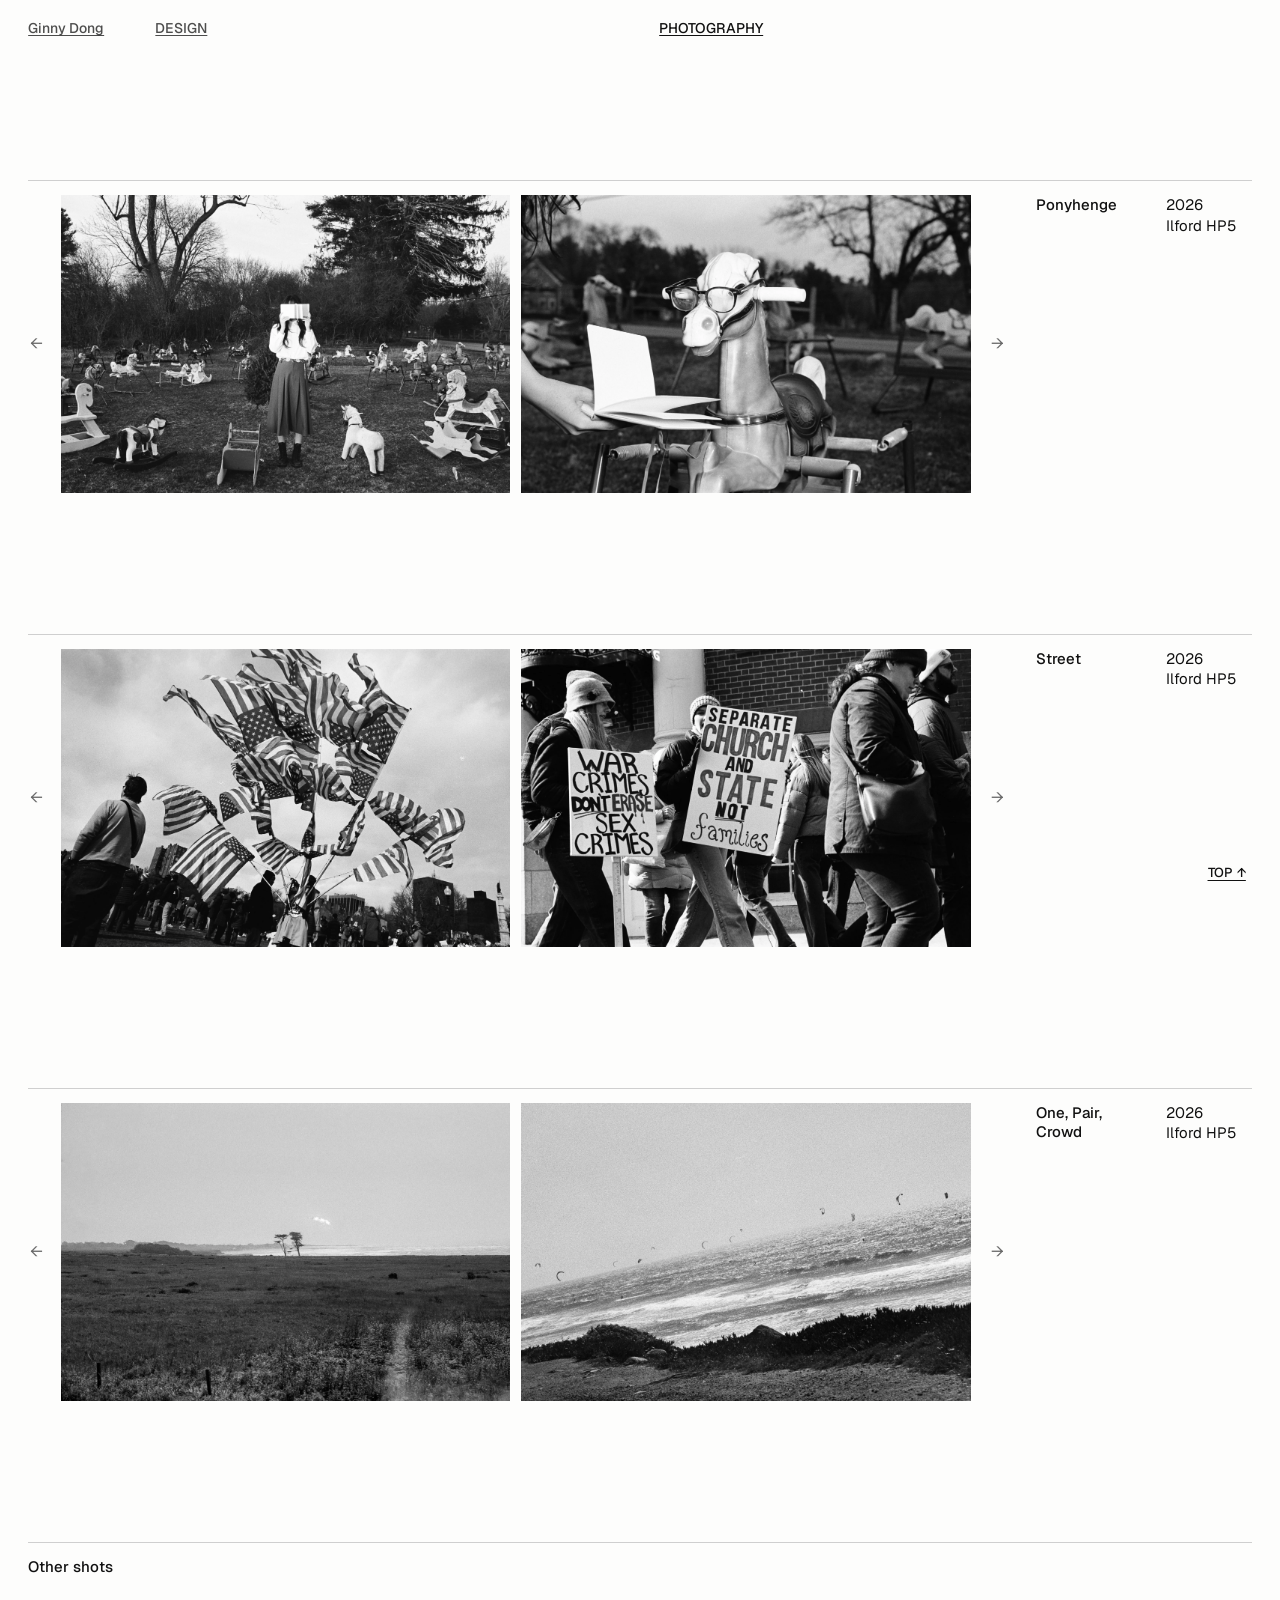
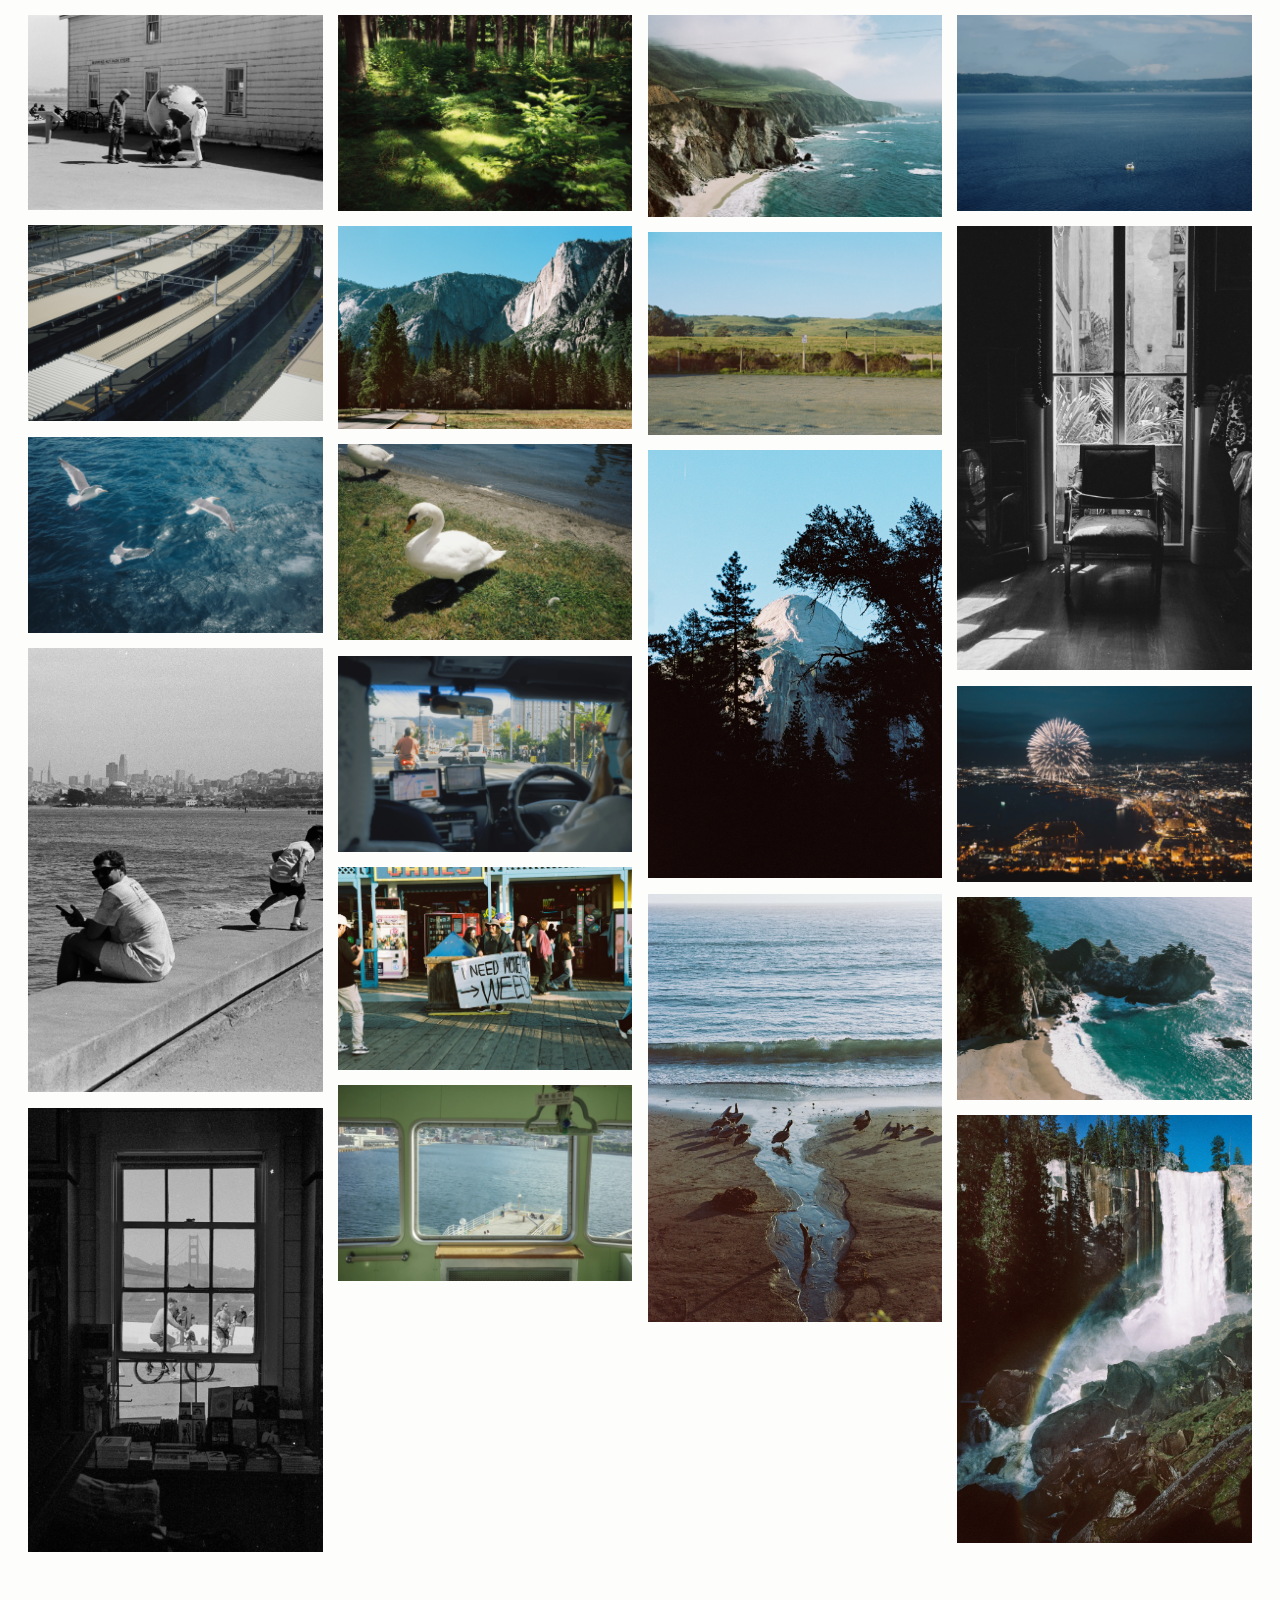
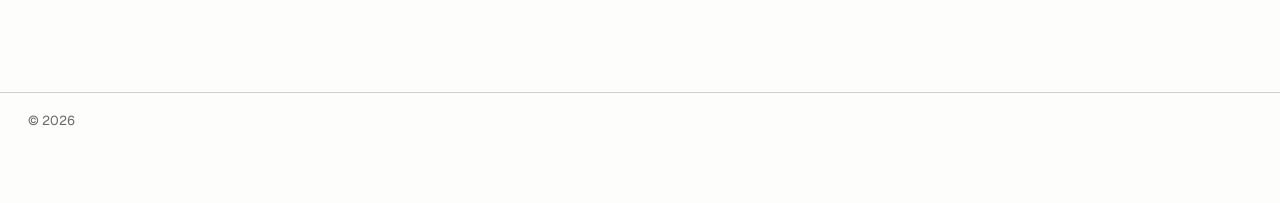
==== photography/index.html @ b17b60f9 "Add photography page Co-Authored-By: Claude Opus 5.5 <noreply@anthropic.com>" ====
<!doctype html>
<html lang="en">
<head>
<meta charset="utf-8">
<title>Ginny Dong Photography</title>
<meta name="viewport" content="width=device-width, initial-scale=1, viewport-fit=cover">
<link rel="preconnect" href="https://fonts.googleapis.com">
<link rel="preconnect" href="https://fonts.gstatic.com" crossorigin>
<link rel="stylesheet" href="https://fonts.googleapis.com/css2?family=Geist:wght@400;500&display=swap">
<style>
/* Layout: one project per row. Hairline on top, a two-photo slideshow flanked by small arrows at left, then a title column and a details column. Other shots sit in a masonry block at the bottom. */
:root {
  --bg: #FDFDFC;
  --fg: #111111;
  --nav: rgba(17, 17, 17, 0.75);
  --muted: #6A6A6A;
  --rule: #CFCFCF;
  --lb-bg: #0D0D0D;
  --lb-fg: #ECECEC;
  --lb-muted: #A3A3A3;
  --lb-line: #3A3A3A;
  --sans: "Geist", -apple-system, "Helvetica Neue", Arial, "PingFang SC", sans-serif;
  --gutter: clamp(16px, 2.2vw, 32px);
}
@media (prefers-color-scheme: dark) {
  :root:not([data-theme="light"]) {
    --bg: #101010; --fg: #ECECEC; --nav: rgba(236, 236, 236, 0.8); --muted: #9A9A9A; --rule: #2E2E2E;
    color-scheme: dark;
  }
}
:root[data-theme="dark"] {
  --bg: #101010; --fg: #ECECEC; --nav: rgba(236, 236, 236, 0.8); --muted: #9A9A9A; --rule: #2E2E2E;
  color-scheme: dark;
}

html { scroll-behavior: smooth; }
html.lock { overflow: hidden; }
body {
  background: var(--bg);
  color: var(--fg);
  font-family: var(--sans);
  font-size: 15px;
  line-height: 1.5;
  -webkit-font-smoothing: antialiased;
}
img { max-width: 100%; }
a { color: inherit; text-underline-offset: 3px; text-decoration-thickness: 1px; }
:focus-visible { outline: 2px solid var(--fg); outline-offset: 3px; }

.wrap {
  padding-left: max(16px, var(--gutter), env(safe-area-inset-left, 0px));
  padding-right: max(16px, var(--gutter), env(safe-area-inset-right, 0px));
}

/* Top tabs: name and Design on the left half, Photography on the right half */
.top {
  display: grid;
  grid-template-columns: minmax(0, 1fr) minmax(0, 1fr);
  gap: 8px clamp(16px, 3vw, 48px);
  padding-block: 20px 0;
  font-size: 14px;
  font-weight: 500;
  line-height: 1.2;
  text-transform: uppercase;
  color: var(--nav);
}
.top nav { display: flex; flex-wrap: wrap; gap: 4px clamp(20px, 4vw, 56px); }
.top a { text-decoration: underline; text-underline-offset: 2px; min-height: 32px; display: inline-flex; align-items: flex-start; }
.top a:hover { color: var(--fg); }
.top .name { text-transform: none; }
.top a[aria-current="page"] { color: var(--fg); }

main { padding-top: clamp(72px, 10vw, 140px); }

/* One row per project */
.row {
  display: grid;
  grid-template-columns: minmax(0, 1fr) minmax(96px, 9%) minmax(84px, 7%);
  gap: 16px clamp(12px, 1.6vw, 24px);
  align-items: start;
  padding-top: 14px;
  border-top: 1px solid var(--rule);
  margin-bottom: clamp(88px, 11vw, 160px);
}
.row h2, .other-head h2 {
  margin: 0;
  font-size: 15px;
  font-weight: 500;
  line-height: 1.3;
}
.details { margin: 0; font-size: 15px; line-height: 1.3; display: flex; flex-direction: column; gap: 1px; }

/* Slideshow: arrow, two photos, arrow */
.show {
  display: grid;
  grid-template-columns: 36px minmax(0, 1fr) 36px;
  align-items: center;
  gap: clamp(2px, 0.5vw, 8px);
  margin-left: -10px;
}
.arrow {
  width: 36px;
  height: 44px;
  padding: 0;
  border: 0;
  background: none;
  color: var(--muted);
  font: inherit;
  font-size: 16px;
  cursor: pointer;
  transition: color 0.2s ease, transform 0.15s ease;
}
.arrow:hover { color: var(--fg); }
.arrow:active { transform: scale(0.92); }
.stage {
  position: relative;
  aspect-ratio: 3.06;
  max-width: 100%;
  overflow: hidden;
}
.slide {
  position: absolute;
  inset: 0;
  display: flex;
  gap: 1.2%;
  opacity: 0;
  transition: opacity 0.7s ease;
}
.slide.on { opacity: 1; }
.ph {
  height: 100%;
  padding: 0;
  border: 0;
  background: transparent;
  cursor: zoom-in;
  flex: 0 0 auto;
}
.ph img {
  display: block;
  height: 100%;
  width: auto;
  max-width: none;
}

.count {
  margin: 6px 0 0;
  font-size: 13px;
  color: var(--muted);
  font-variant-numeric: tabular-nums;
}

/* Other shots: title row, then a loose full-width flow of prints in mixed sizes */
.other { margin-bottom: clamp(88px, 11vw, 160px); }
.other-head {
  padding-top: 14px;
  border-top: 1px solid var(--rule);
  margin-bottom: clamp(24px, 3vw, 40px);
}
/* Masonry: each photo goes into the shortest column, so order runs top to bottom */
.flow {
  display: flex;
  align-items: flex-start;
  gap: clamp(10px, 1.2vw, 18px);
}
.flow .col {
  flex: 1 1 0;
  min-width: 0;
  display: flex;
  flex-direction: column;
  gap: clamp(10px, 1.2vw, 18px);
}
.flow .ph { display: block; width: 100%; height: auto; }
.flow .ph img { width: 100%; height: auto; max-width: 100%; }
.flow .ph img { transition: opacity 0.3s ease; }
.flow .ph:hover img { opacity: 0.85; }

.corner {
  position: fixed;
  right: max(16px, var(--gutter), env(safe-area-inset-right, 0px));
  bottom: max(14px, env(safe-area-inset-bottom, 0px));
  padding: 4px 6px;
  background: var(--bg);
  font-size: 13px;
  font-weight: 500;
  text-transform: uppercase;
  letter-spacing: 0.02em;
}
.corner:hover { text-decoration: none; }

footer {
  padding-block: 18px 72px;
  border-top: 1px solid var(--rule);
  font-size: 13px;
  color: var(--muted);
}

@media (max-width: 760px) {
  .row { grid-template-columns: minmax(0, 1fr) minmax(0, 1fr); }
  .show { grid-column: 1 / -1; }
  .top { grid-template-columns: minmax(0, 1fr); }
  .show { grid-template-columns: 32px minmax(0, 1fr) 32px; gap: 2px; margin-inline: -8px; }
  .arrow { width: 32px; }
  .flow { gap: 8px; }
}
@media (prefers-reduced-motion: reduce) {
  .slide { transition: none; }
}
@media (prefers-reduced-motion: no-preference) {
  #lb[open] #lb-img { animation: lbin 0.35s cubic-bezier(0.16, 1, 0.3, 1); }
}
@keyframes lbin { from { opacity: 0; transform: scale(0.985); } to { opacity: 1; transform: none; } }

/* Viewer */
#lb {
  position: fixed;
  inset: 0;
  width: 100%;
  height: 100%;
  max-width: none;
  max-height: none;
  margin: 0;
  padding: 0;
  border: 0;
  background: var(--lb-bg);
  color: var(--lb-fg);
}
#lb[open] { display: grid; grid-template-rows: minmax(0, 1fr) auto; }
#lb::backdrop { background: var(--lb-bg); }
.lb-stage {
  min-height: 0;
  display: flex;
  align-items: center;
  justify-content: center;
  padding-top: max(16px, env(safe-area-inset-top, 0px));
  padding-left: max(16px, env(safe-area-inset-left, 0px));
  padding-right: max(16px, env(safe-area-inset-right, 0px));
}
#lb-img {
  display: block;
  width: auto;
  height: auto;
  max-width: 100%;
  max-height: calc(100dvh - 104px);
  object-fit: contain;
}
.lb-bar {
  display: flex;
  justify-content: space-between;
  align-items: center;
  gap: 16px;
  padding-top: 12px;
  padding-bottom: max(16px, env(safe-area-inset-bottom, 0px));
  padding-left: max(16px, env(safe-area-inset-left, 0px));
  padding-right: max(16px, env(safe-area-inset-right, 0px));
  font-size: 13px;
}
.lb-cap { margin: 0; color: var(--lb-fg); min-width: 0; font-variant-numeric: tabular-nums; }
.lb-ctrl { display: flex; gap: 8px; }
.lb-ctrl button {
  min-width: 44px;
  min-height: 44px;
  padding: 0 14px;
  border: 1px solid var(--lb-line);
  background: transparent;
  color: var(--lb-fg);
  font: inherit;
  font-size: 14px;
  cursor: pointer;
}
.lb-ctrl button:hover { border-color: var(--lb-fg); }
.lb-ctrl button:active { transform: translateY(1px); }
</style>
<style>body{margin:0}:root{padding-top:env(safe-area-inset-top,0px);padding-bottom:env(safe-area-inset-bottom,0px)}[hidden]{display:none!important}</style>
</head>
<body>
<div id="top">

<header class="wrap top">
  <nav aria-label="Site">
    <a class="name" href="#top">Ginny Dong</a>
    <a href="https://ginnydong.com">Design</a>
  </nav>
  <nav aria-label="Section">
    <a href="#top" aria-current="page">Photography</a>
  </nav>
</header>

<main class="wrap" id="main"></main>

<footer class="wrap">© 2026</footer>

</div>

<a class="corner" href="#top">Top ↑</a>

<dialog id="lb" aria-label="Photo viewer">
  <div class="lb-stage"><img id="lb-img" alt=""></div>
  <div class="lb-bar">
    <p class="lb-cap" id="lb-cap"></p>
    <div class="lb-ctrl">
      <button type="button" id="lb-prev" aria-label="Previous photo">←</button>
      <button type="button" id="lb-next" aria-label="Next photo">→</button>
      <button type="button" id="lb-close">Close</button>
    </div>
  </div>
</dialog>

<script>
(function () {
  /* [folder/file, width, height, alt]. Projects are listed in pairs; the slideshow shows two at a time. */
  var PROJECTS = [
    { id: 'ponyhenge', title: 'Ponyhenge', photos: [
      ['ponyhenge/05', 2400, 1592, 'A person holding a book over their face among old rocking horses'],
      ['ponyhenge/01', 2400, 1591, 'A rocking horse wearing glasses, a hand offering it an open book'],
      ['ponyhenge/02', 2400, 1591, 'Two spring horses on the grass, trees and power lines behind'],
      ['ponyhenge/03', 2400, 1591, 'A person in a long skirt resting a hand on a carousel horse'],
      ['ponyhenge/07', 2400, 1591, 'Boots, a small round mirror and the frame of a rocking horse'],
      ['ponyhenge/08', 2400, 1591, 'Rocking horses scattered across a field, houses in the distance']
    ]},
    { id: 'street', title: 'Street', photos: [
      ['street/04', 2400, 1591, 'A bundle of American flags blowing in the wind'],
      ['street/06', 2400, 1591, 'Marchers carrying a sign that reads Separate Church and State'],
      ['street/01', 2400, 1591, 'People in dinosaur costumes beside a sign that reads Respect Existence'],
      ['street/02', 2400, 1591, 'A line of protesters holding RESIST signs'],
      ['street/03', 2400, 1591, 'A protester holding a handwritten sign high above the crowd'],
      ['street/05', 2400, 1591, 'Protesters walking past an iron fence']
    ]},
    { id: 'one-pair-crowd', title: 'One, Pair, Crowd', photos: [
      ['one-pair-crowd/03', 2400, 1591, 'Two trees at the far edge of a field'],
      ['one-pair-crowd/02', 2400, 1592, 'Kites over the surf'],
      ['one-pair-crowd/01', 1592, 2400, 'A tree against a pale sky with birds in its branches'],
      ['one-pair-crowd/04', 1592, 2400, 'Waves seen from above and one person on the sand'],
      ['one-pair-crowd/05', 1591, 2400, 'A wing on the runway and a plane taking off'],
      ['one-pair-crowd/06', 2400, 1591, 'A treeline reflected on a frozen lake']
    ]}
  ];
  var OTHER = { id: 'other-shots', title: 'Other shots', photos: [
    ['cali-people/01', 1592, 2400, 'A bookshop window looking out at cyclists and a bridge'],
    ['random-cali-landscape/04', 2400, 1651, 'Granite cliffs, a waterfall and pines in a valley'],
    ['cali-people/03', 2400, 1591, 'Three people talking beside a globe sculpture outside a wooden building'],
    ['random-cali-landscape/02', 1651, 2400, 'A waterfall with a rainbow in the spray'],
    ['random-cali-landscape/06', 2400, 1650, 'A waterfall falling onto a beach in a cove'],
    ['cali-people/02', 1591, 2400, 'A man on a sea wall looking at his phone while a child runs past'],
    ['random-cali-landscape/05', 2400, 1651, 'Sea cliffs and a beach in fog'],
    ['random-cali-landscape/01', 1651, 2400, 'A granite peak behind trees'],
    ['random-cali-landscape/10', 2400, 1650, 'A person on a boardwalk holding a handwritten sign'],
    ['cali-people/04', 1591, 2400, 'A chair in the light from a tall window'],
    ['random-cali-landscape/08', 2400, 1651, 'Green fields and hills beyond a parking lot'],
    ['random-cali-landscape/09', 1651, 2400, 'A stream running across the beach, birds on the sand'],
    ['other/01', 2400, 1600, 'Curving train platforms seen from above'],
    ['other/02', 2400, 1600, 'A harbour seen through the front windows of a ferry'],
    ['other/03', 2400, 1600, 'The view from the back seat of a taxi at a city intersection'],
    ['other/04', 2400, 1600, 'Fireworks over a city at night, seen from a hilltop'],
    ['other/05', 2400, 1600, 'A lake with a mountain behind it and one small boat'],
    ['other/06', 2400, 1600, 'A swan on the grass at the edge of a lake'],
    ['other/07', 2400, 1600, 'Sunlight on young trees in a pine forest'],
    ['other/08', 2400, 1600, 'Gulls flying over dark blue water']
  ]};

  var INTERVAL = 4500;
  var reduce = window.matchMedia && window.matchMedia('(prefers-reduced-motion: reduce)').matches;
  var main = document.getElementById('main');

  function el(tag, cls, attrs) {
    var e = document.createElement(tag);
    if (cls) e.className = cls;
    if (attrs) for (var k in attrs) e.setAttribute(k, attrs[k]);
    return e;
  }
  function photoButton(p, project, idx, lazy) {
    var b = el('button', 'ph', { type: 'button', 'aria-label': 'Open photo: ' + p[3] });
    var img = el('img', '', { src: 'includes/' + p[0] + '.webp', alt: p[3], width: p[1], height: p[2] });
    img.style.aspectRatio = p[1] + ' / ' + p[2];
    if (lazy) img.loading = 'lazy';
    b.appendChild(img);
    b.addEventListener('click', function () { openViewer(project, idx, b); });
    return b;
  }

  var shows = [];

  PROJECTS.forEach(function (project, n) {
    var row = el('article', 'row', { id: project.id });
    var show = el('div', 'show', { role: 'region', 'aria-roledescription': 'slideshow', 'aria-label': project.title });
    var prev = el('button', 'arrow', { type: 'button', 'aria-label': 'Previous photos' });
    prev.textContent = '←';
    var next = el('button', 'arrow', { type: 'button', 'aria-label': 'Next photos' });
    next.textContent = '→';
    var stage = el('div', 'stage');
    var slides = [];
    for (var i = 0; i < project.photos.length; i += 2) {
      var s = el('div', 'slide');
      s.appendChild(photoButton(project.photos[i], project, i, n > 0 || i > 0));
      if (project.photos[i + 1]) s.appendChild(photoButton(project.photos[i + 1], project, i + 1, n > 0 || i > 0));
      stage.appendChild(s);
      slides.push(s);
    }
    show.appendChild(prev);
    show.appendChild(stage);
    show.appendChild(next);

    var h = el('h2');
    h.textContent = project.title;
    var details = el('p', 'details');
    ['2026', 'Ilford HP5'].forEach(function (t) {
      var s = el('span');
      s.textContent = t;
      details.appendChild(s);
    });

    row.appendChild(show);
    row.appendChild(h);
    row.appendChild(details);
    main.appendChild(row);

    var st = { cur: 0, slides: slides, timer: null, hover: false, visible: false };
    function go(k) {
      st.cur = (k + slides.length) % slides.length;
      slides.forEach(function (sl, j) {
        var on = j === st.cur;
        sl.classList.toggle('on', on);
        if (on) sl.removeAttribute('inert'); else sl.setAttribute('inert', '');
      });
    }
    st.go = go;
    st.restart = function () {
      clearInterval(st.timer);
      st.timer = null;
      if (reduce || st.hover || !st.visible || viewerOpen) return;
      st.timer = setInterval(function () { go(st.cur + 1); }, INTERVAL);
    };
    prev.addEventListener('click', function () { go(st.cur - 1); st.restart(); });
    next.addEventListener('click', function () { go(st.cur + 1); st.restart(); });
    show.addEventListener('mouseenter', function () { st.hover = true; st.restart(); });
    show.addEventListener('mouseleave', function () { st.hover = false; st.restart(); });
    show.addEventListener('focusin', function () { st.hover = true; st.restart(); });
    show.addEventListener('focusout', function () { st.hover = false; st.restart(); });
    stage.addEventListener('touchstart', function (e) { st.x0 = e.touches[0].clientX; }, { passive: true });
    stage.addEventListener('touchend', function (e) {
      if (st.x0 == null) return;
      var dx = e.changedTouches[0].clientX - st.x0;
      if (Math.abs(dx) > 40) { go(st.cur + (dx < 0 ? 1 : -1)); st.restart(); }
      st.x0 = null;
    });
    st.row = row;
    go(0);
    shows.push(st);
  });

  /* Other shots */
  var other = el('section', 'other', { id: OTHER.id });
  var ohead = el('div', 'other-head');
  var oh = el('h2');
  oh.textContent = OTHER.title;
  ohead.appendChild(oh);
  var flow = el('div', 'flow');
  /* New order on every visit */
  for (var r = OTHER.photos.length - 1; r > 0; r--) {
    var j = Math.floor(Math.random() * (r + 1));
    var tmp = OTHER.photos[r]; OTHER.photos[r] = OTHER.photos[j]; OTHER.photos[j] = tmp;
  }
  var tiles = OTHER.photos.map(function (p, i) { return { btn: photoButton(p, OTHER, i, true), h: p[2] / p[1] }; });
  var lastCols = 0;
  function layoutFlow() {
    var w = window.innerWidth;
    var n = w > 1100 ? 4 : w > 640 ? 3 : 2;
    if (n === lastCols) return;
    lastCols = n;
    flow.textContent = '';
    var cols = [], heights = [];
    for (var c = 0; c < n; c++) { cols.push(flow.appendChild(el('div', 'col'))); heights.push(0); }
    tiles.forEach(function (t) {
      var k = heights.indexOf(Math.min.apply(null, heights));
      cols[k].appendChild(t.btn);
      heights[k] += t.h;
    });
  }
  layoutFlow();
  window.addEventListener('resize', layoutFlow);
  other.appendChild(ohead);
  other.appendChild(flow);
  main.appendChild(other);

  /* Only run a slideshow while it is on screen */
  if ('IntersectionObserver' in window) {
    var io = new IntersectionObserver(function (entries) {
      entries.forEach(function (en) {
        shows.forEach(function (st) {
          if (st.row === en.target) { st.visible = en.isIntersecting; st.restart(); }
        });
      });
    }, { threshold: 0.4 });
    shows.forEach(function (st) { io.observe(st.row); });
  } else {
    shows.forEach(function (st) { st.visible = true; st.restart(); });
  }
  document.addEventListener('visibilitychange', function () {
    shows.forEach(function (st) {
      if (document.hidden) { clearInterval(st.timer); st.timer = null; } else st.restart();
    });
  });

  /* Viewer */
  var lb = document.getElementById('lb');
  var big = document.getElementById('lb-img');
  var cap = document.getElementById('lb-cap');
  var cur = null, ci = 0, opener = null, viewerOpen = false;

  function show() {
    var p = cur.photos[ci];
    big.src = 'includes/' + p[0] + '.webp';
    big.alt = p[3];
    cap.textContent = cur.title;
    new Image().src = 'includes/' + cur.photos[(ci + 1) % cur.photos.length][0] + '.webp';
  }
  function openViewer(project, idx, from) {
    cur = project; ci = idx; opener = from; viewerOpen = true;
    shows.forEach(function (st) { st.restart(); });
    show();
    if (typeof lb.showModal === 'function') lb.showModal(); else lb.setAttribute('open', '');
    document.documentElement.classList.add('lock');
  }
  function step(d) { var n = cur.photos.length; ci = (ci + d + n) % n; show(); }
  function close() { if (lb.open) { if (lb.close) lb.close(); else lb.removeAttribute('open'); } }

  document.getElementById('lb-prev').addEventListener('click', function () { step(-1); });
  document.getElementById('lb-next').addEventListener('click', function () { step(1); });
  document.getElementById('lb-close').addEventListener('click', close);
  lb.addEventListener('close', function () {
    viewerOpen = false;
    document.documentElement.classList.remove('lock');
    if (opener) opener.focus({ preventScroll: true });
    shows.forEach(function (st) { st.restart(); });
  });
  lb.addEventListener('keydown', function (e) {
    if (e.key === 'ArrowLeft') { e.preventDefault(); step(-1); }
    if (e.key === 'ArrowRight') { e.preventDefault(); step(1); }
  });
  lb.addEventListener('click', function (e) {
    if (e.target === lb || e.target.classList.contains('lb-stage')) close();
  });
  var x0 = null;
  lb.addEventListener('touchstart', function (e) { x0 = e.touches[0].clientX; }, { passive: true });
  lb.addEventListener('touchend', function (e) {
    if (x0 === null) return;
    var dx = e.changedTouches[0].clientX - x0;
    if (Math.abs(dx) > 50) step(dx < 0 ? 1 : -1);
    x0 = null;
  });
})();
</script>
</body>
</html>
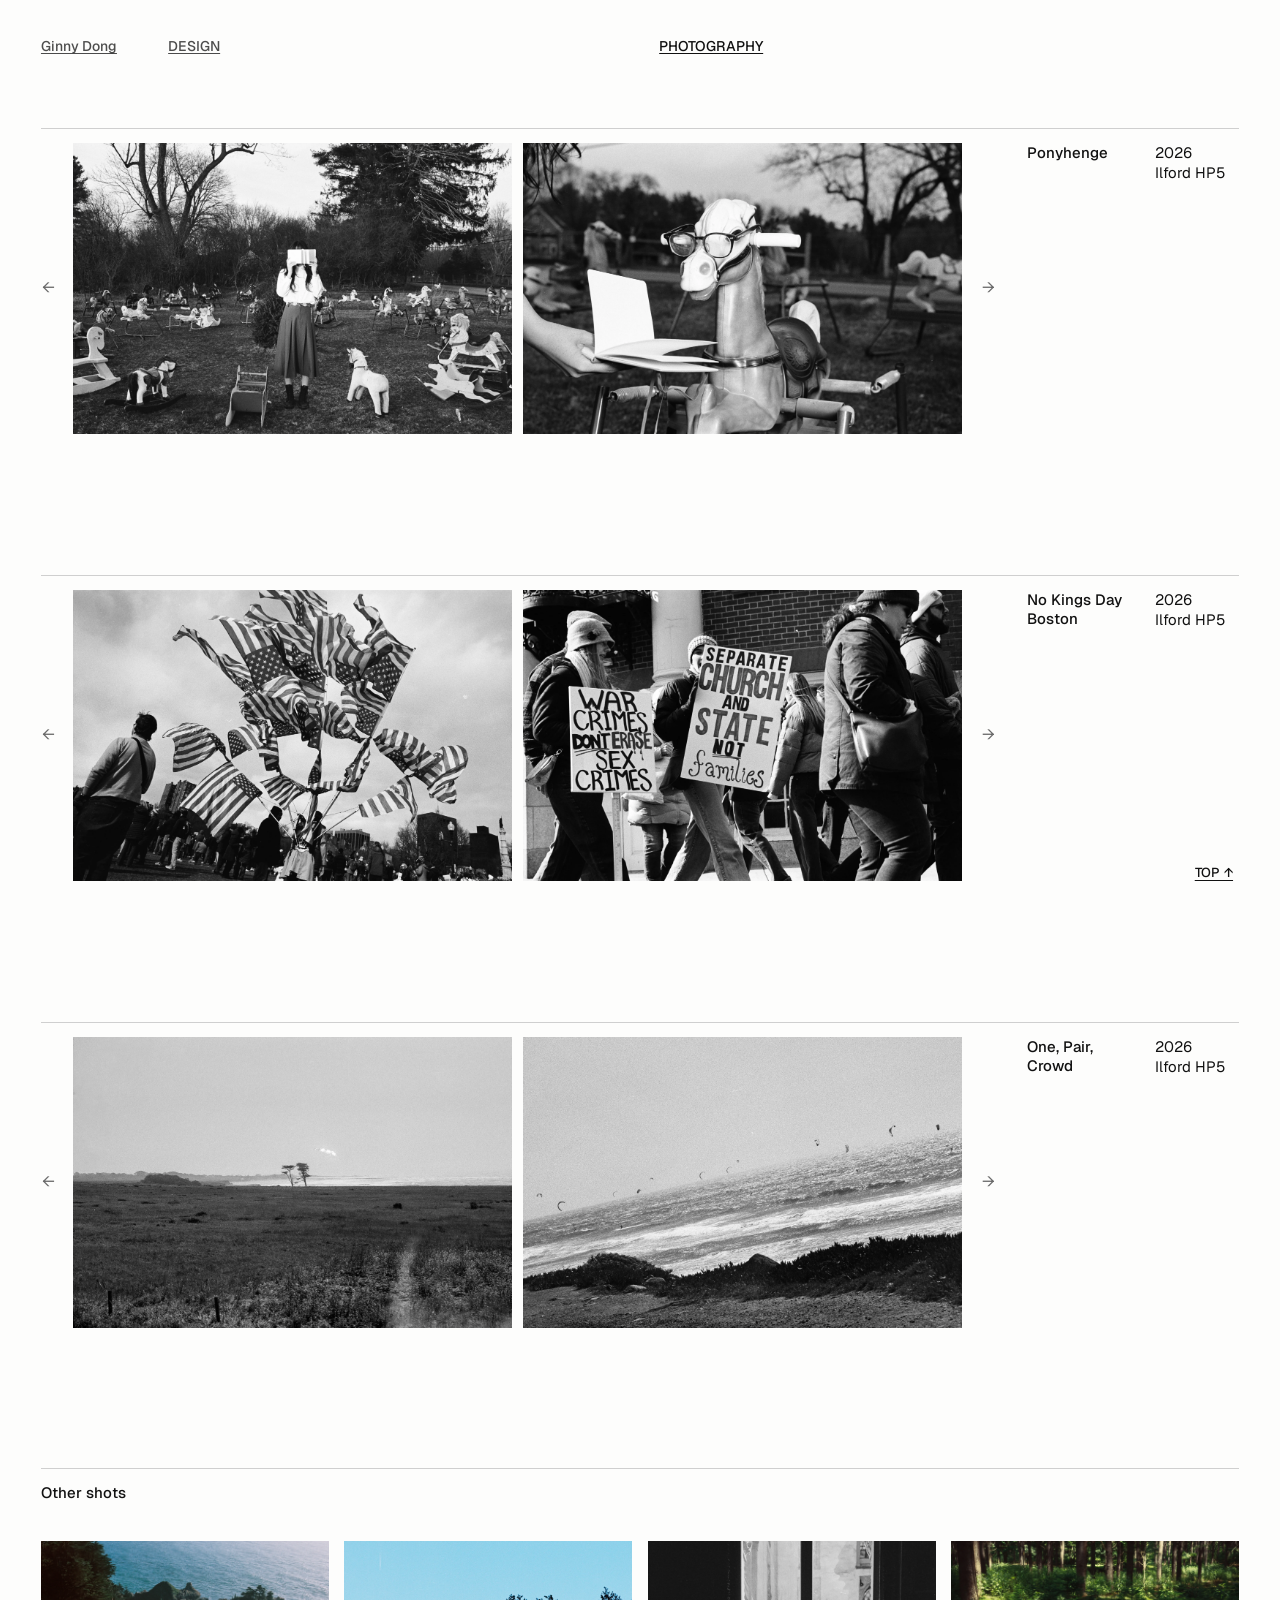
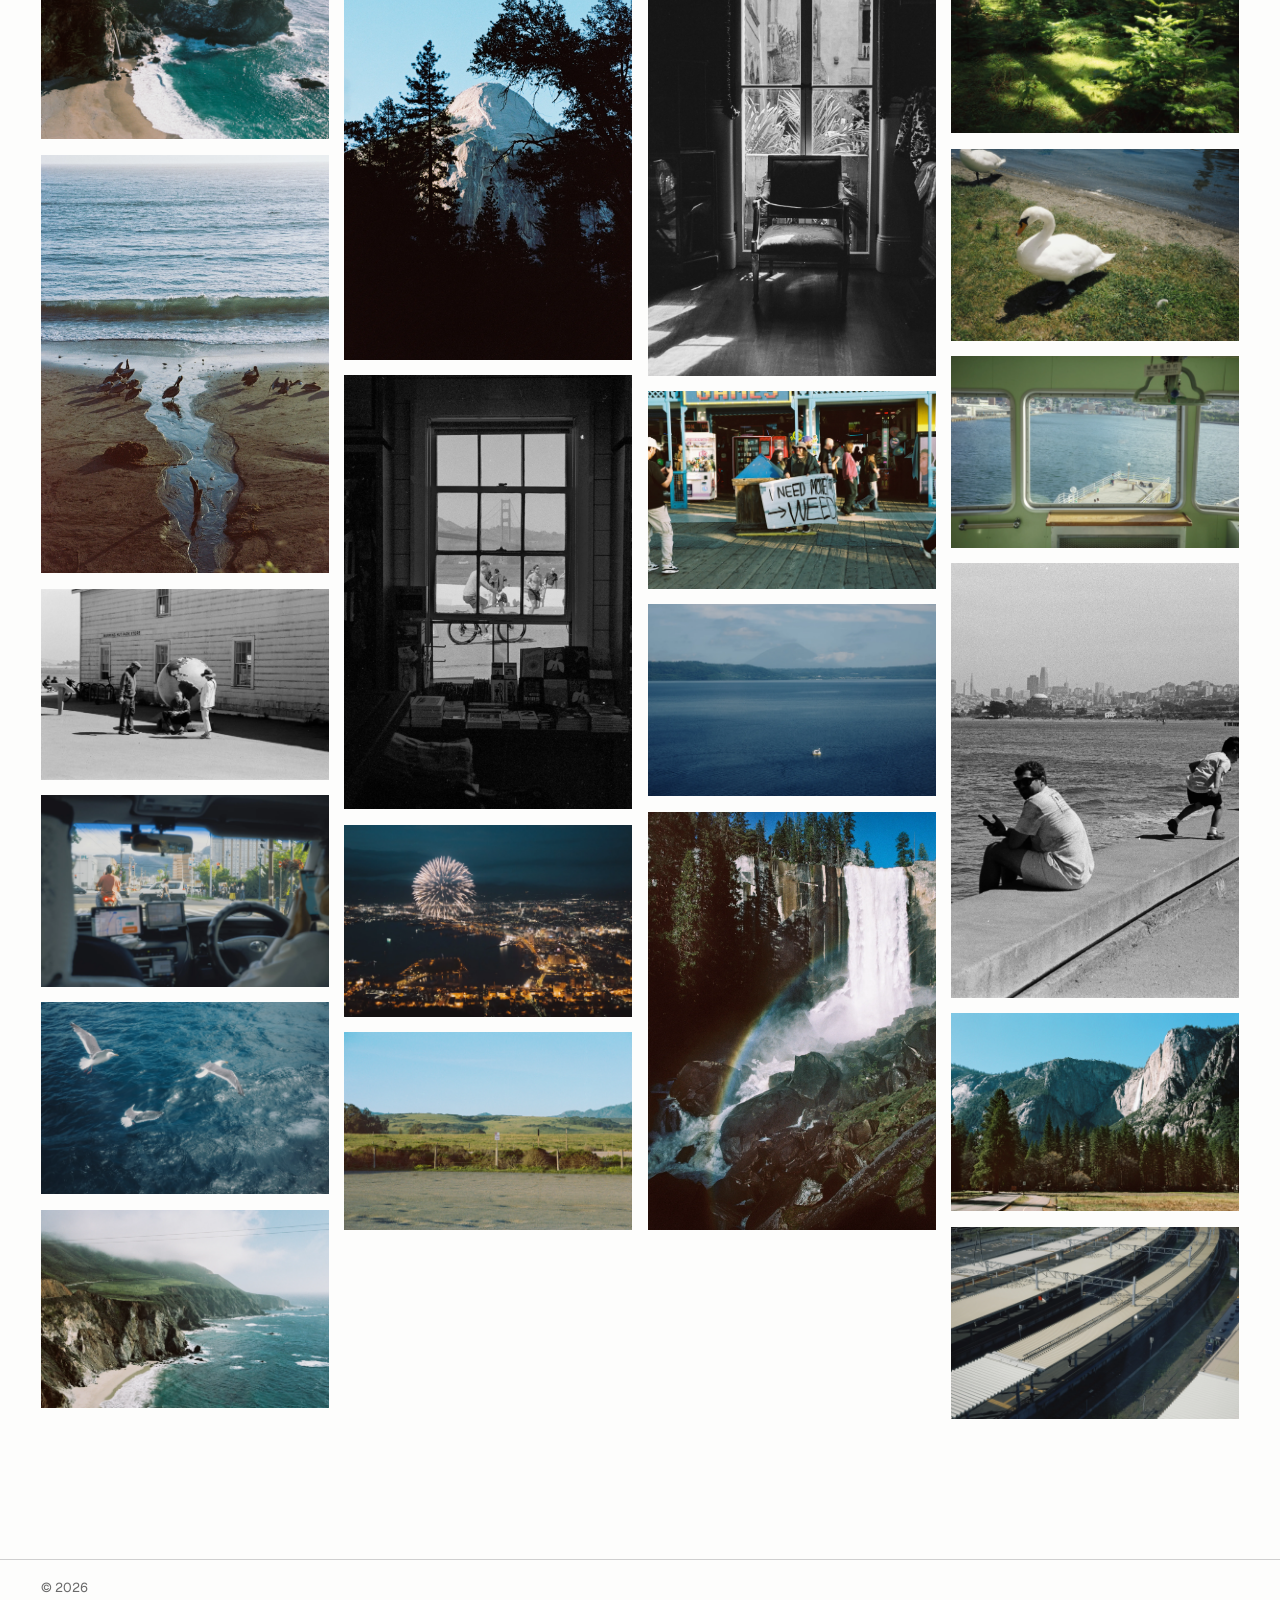
==== commit 899248a3: "Rename No Kings Day Boston, adjust photography spacing, add photography card to Play Co-Authored-By:" ====
--- a/photography/index.html
+++ b/photography/index.html
@@ -20,7 +20,7 @@
   --lb-muted: #A3A3A3;
   --lb-line: #3A3A3A;
   --sans: "Geist", -apple-system, "Helvetica Neue", Arial, "PingFang SC", sans-serif;
-  --gutter: clamp(16px, 2.2vw, 32px);
+  --gutter: clamp(20px, 3.2vw, 52px);
 }
 @media (prefers-color-scheme: dark) {
   :root:not([data-theme="light"]) {
@@ -57,7 +57,7 @@
   display: grid;
   grid-template-columns: minmax(0, 1fr) minmax(0, 1fr);
   gap: 8px clamp(16px, 3vw, 48px);
-  padding-block: 20px 0;
+  padding-block: clamp(28px, 3vw, 40px) 0;
   font-size: 14px;
   font-weight: 500;
   line-height: 1.2;
@@ -70,7 +70,7 @@
 .top .name { text-transform: none; }
 .top a[aria-current="page"] { color: var(--fg); }
 
-main { padding-top: clamp(72px, 10vw, 140px); }
+main { padding-top: clamp(36px, 4.5vw, 64px); }
 
 /* One row per project */
 .row {
@@ -317,7 +317,7 @@
       ['ponyhenge/07', 2400, 1591, 'Boots, a small round mirror and the frame of a rocking horse'],
       ['ponyhenge/08', 2400, 1591, 'Rocking horses scattered across a field, houses in the distance']
     ]},
-    { id: 'street', title: 'Street', photos: [
+    { id: 'street', title: 'No Kings Day Boston', photos: [
       ['street/04', 2400, 1591, 'A bundle of American flags blowing in the wind'],
       ['street/06', 2400, 1591, 'Marchers carrying a sign that reads Separate Church and State'],
       ['street/01', 2400, 1591, 'People in dinosaur costumes beside a sign that reads Respect Existence'],
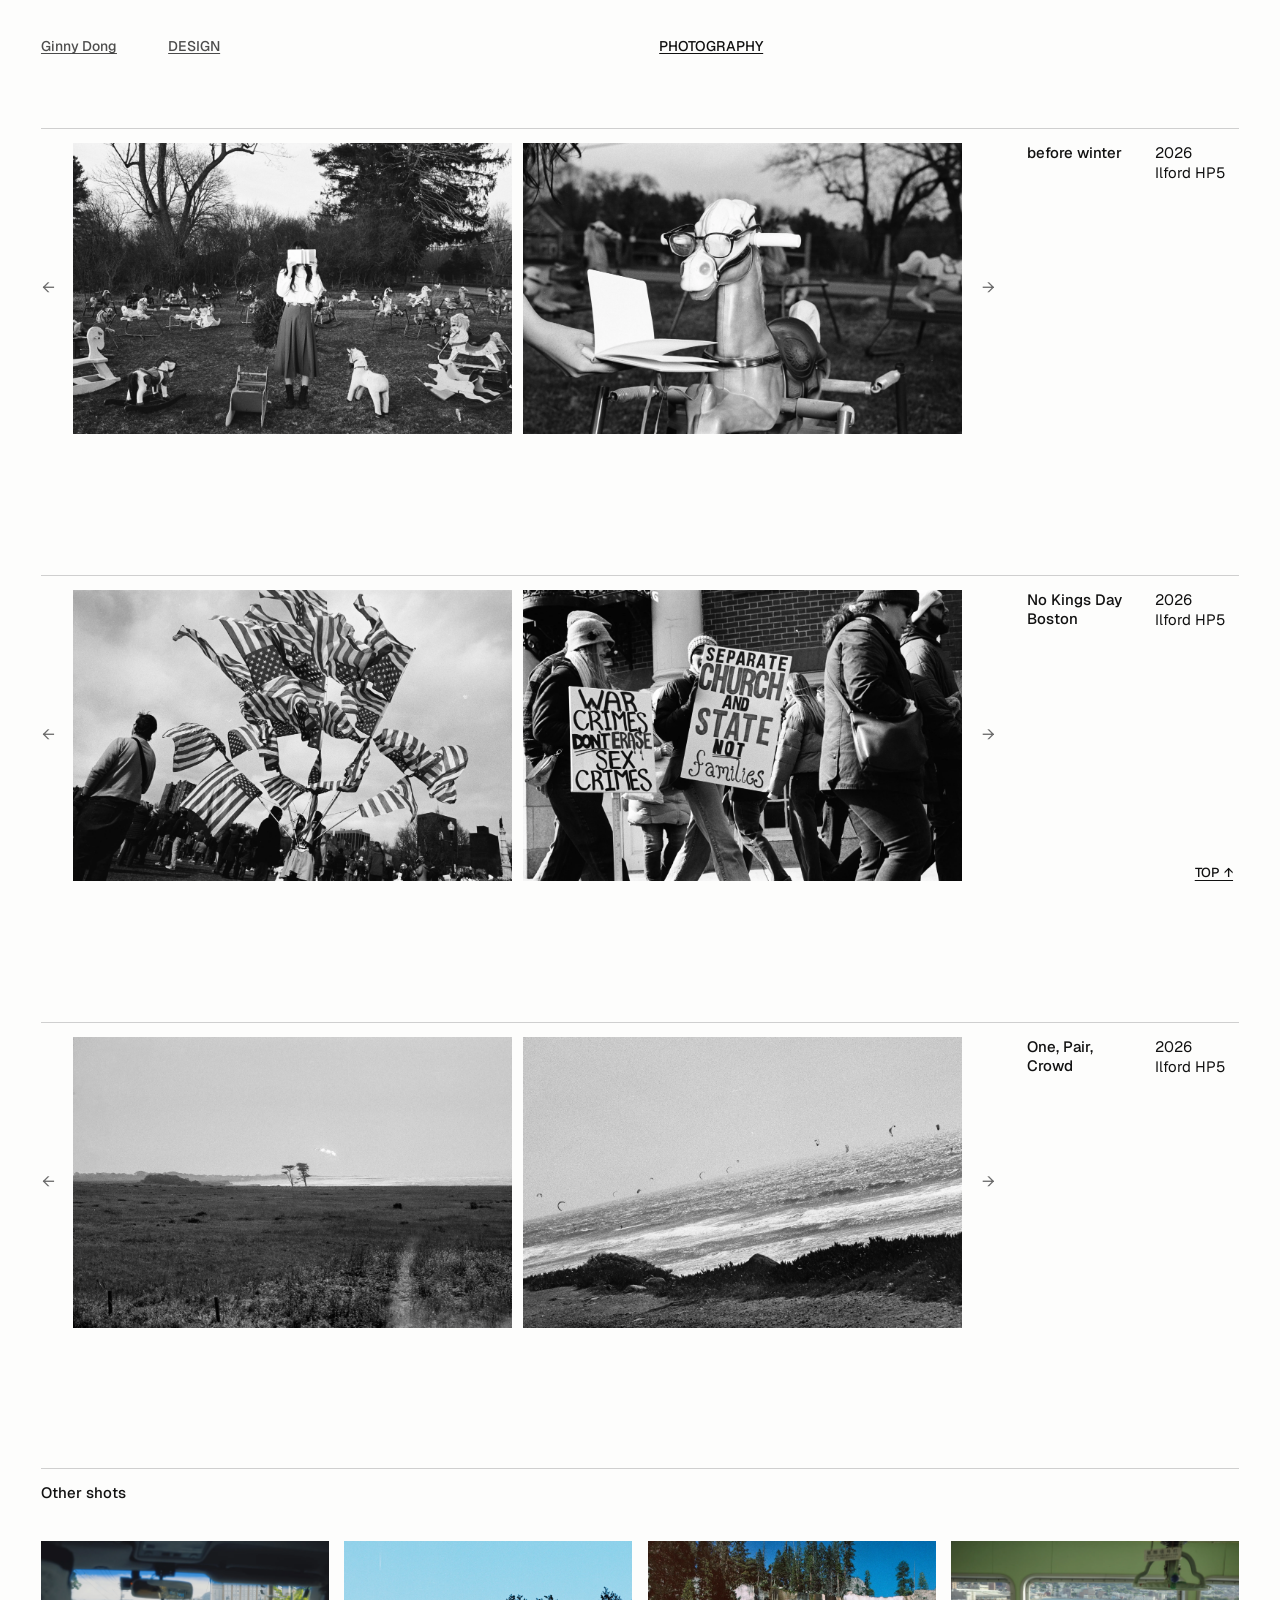
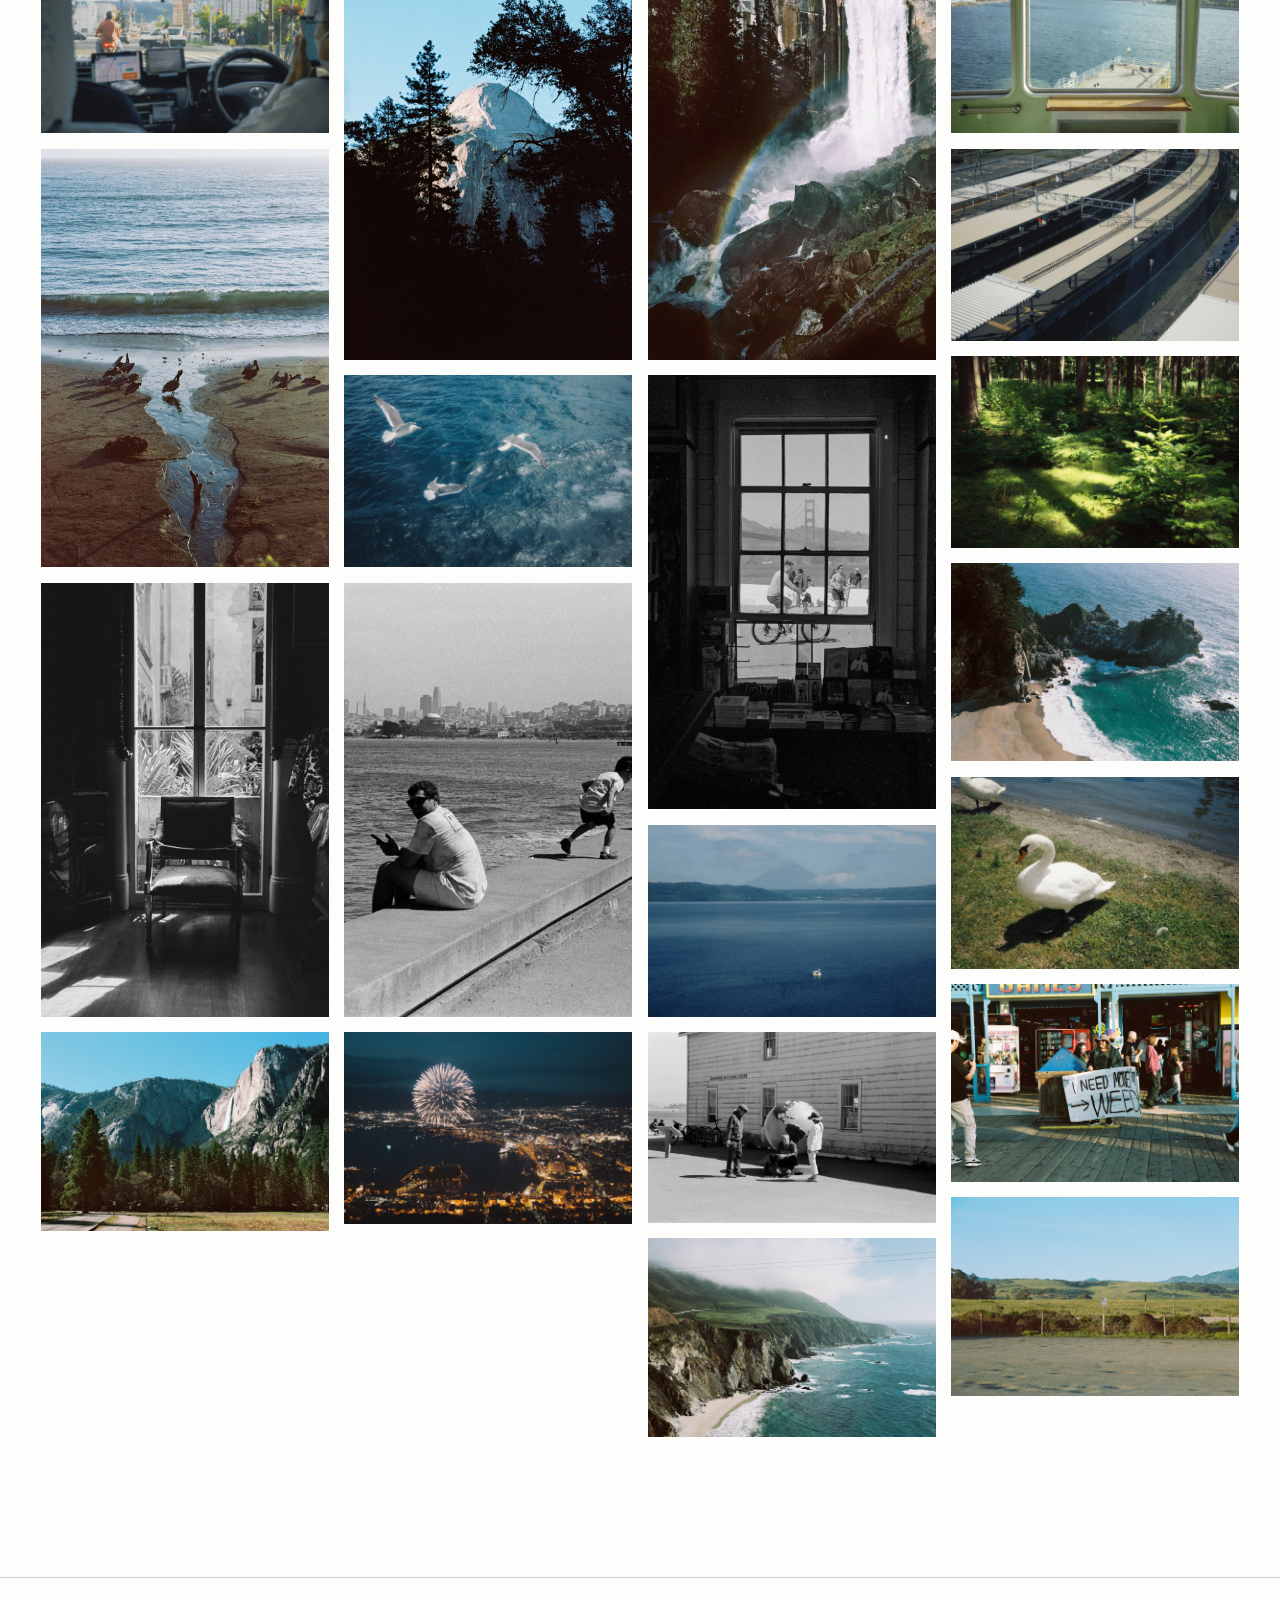
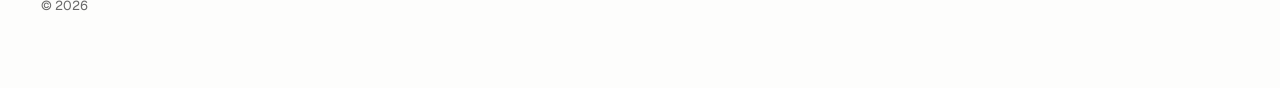
==== commit ad534f55: "Retitle Ponyhenge as before winter, regroup One, Pair, Crowd Co-Authored-By: Claude Opus 5.5 <norepl" ====
--- a/photography/index.html
+++ b/photography/index.html
@@ -309,7 +309,7 @@
 (function () {
   /* [folder/file, width, height, alt]. Projects are listed in pairs; the slideshow shows two at a time. */
   var PROJECTS = [
-    { id: 'ponyhenge', title: 'Ponyhenge', photos: [
+    { id: 'ponyhenge', title: 'before winter', photos: [
       ['ponyhenge/05', 2400, 1592, 'A person holding a book over their face among old rocking horses'],
       ['ponyhenge/01', 2400, 1591, 'A rocking horse wearing glasses, a hand offering it an open book'],
       ['ponyhenge/02', 2400, 1591, 'Two spring horses on the grass, trees and power lines behind'],
@@ -325,12 +325,11 @@
       ['street/03', 2400, 1591, 'A protester holding a handwritten sign high above the crowd'],
       ['street/05', 2400, 1591, 'Protesters walking past an iron fence']
     ]},
-    { id: 'one-pair-crowd', title: 'One, Pair, Crowd', photos: [
+    { id: 'one-pair-crowd', title: 'One, Pair, Crowd', groups: [2, 3], photos: [
       ['one-pair-crowd/03', 2400, 1591, 'Two trees at the far edge of a field'],
       ['one-pair-crowd/02', 2400, 1592, 'Kites over the surf'],
       ['one-pair-crowd/01', 1592, 2400, 'A tree against a pale sky with birds in its branches'],
       ['one-pair-crowd/04', 1592, 2400, 'Waves seen from above and one person on the sand'],
-      ['one-pair-crowd/05', 1591, 2400, 'A wing on the runway and a plane taking off'],
       ['one-pair-crowd/06', 2400, 1591, 'A treeline reflected on a frozen lake']
     ]}
   ];
@@ -388,10 +387,15 @@
     next.textContent = '→';
     var stage = el('div', 'stage');
     var slides = [];
-    for (var i = 0; i < project.photos.length; i += 2) {
+    /* Photos per slide: two by default, or as listed in project.groups */
+    var groups = project.groups || [];
+    for (var i = 0, g = 0; i < project.photos.length; g++) {
+      var size = groups[g] || 2;
       var s = el('div', 'slide');
-      s.appendChild(photoButton(project.photos[i], project, i, n > 0 || i > 0));
-      if (project.photos[i + 1]) s.appendChild(photoButton(project.photos[i + 1], project, i + 1, n > 0 || i > 0));
+      for (var j = i; j < i + size && j < project.photos.length; j++) {
+        s.appendChild(photoButton(project.photos[j], project, j, n > 0 || i > 0));
+      }
+      i += size;
       stage.appendChild(s);
       slides.push(s);
     }
